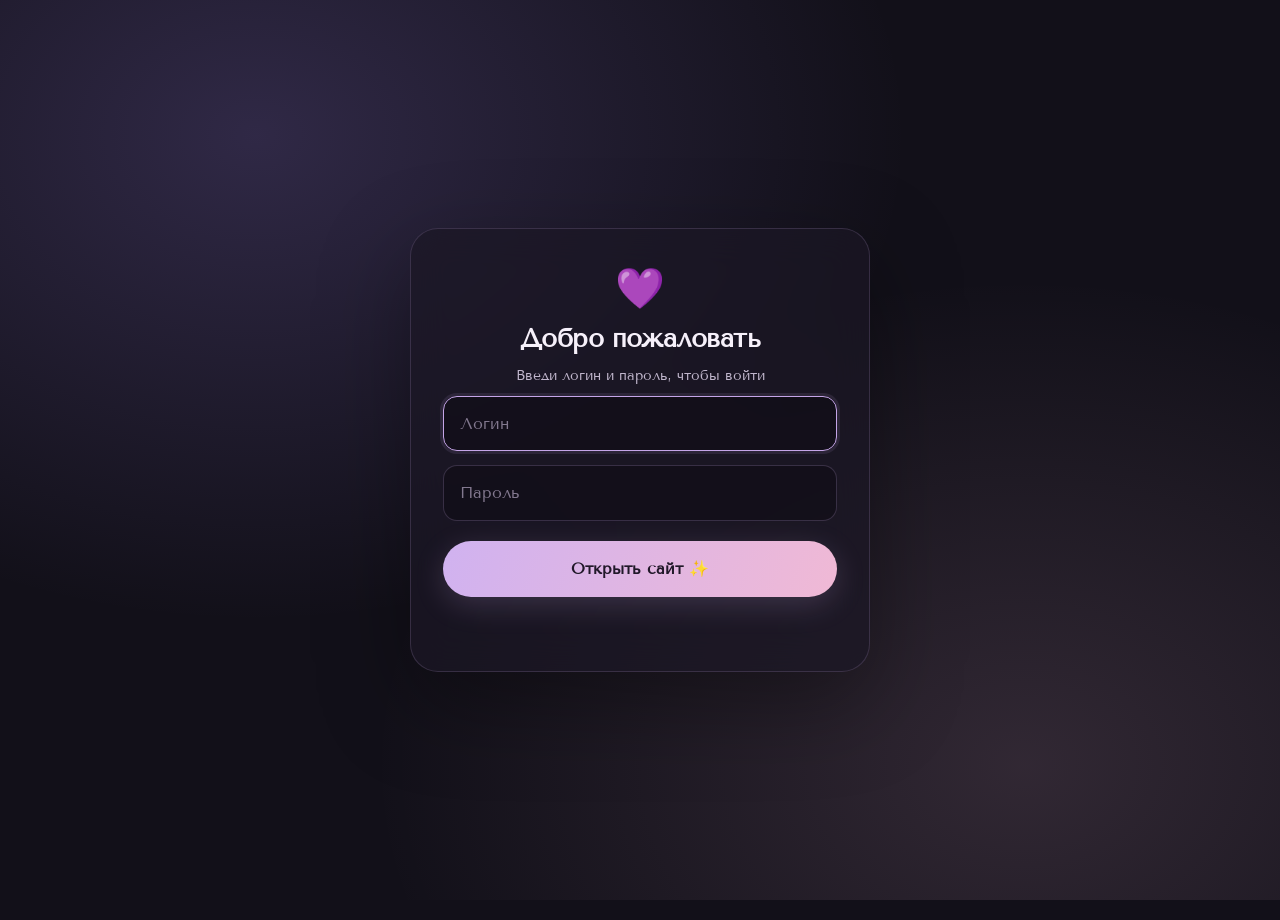
==== pages/date.html @ cede568e "bag fix" ====
<!DOCTYPE html>
<html lang="ru">
<head>
  <meta charset="UTF-8">
  <meta name="viewport" content="width=device-width, initial-scale=1">
  <title>Запись на свидание с Рафулей</title>
  <link rel="icon" href="../assets/images/favicon.ico" sizes="any">
  <link rel="icon" type="image/png" sizes="32x32" href="../assets/images/favicon-32.png">
  <link rel="icon" type="image/png" sizes="16x16" href="../assets/images/favicon-16.png">
  <link rel="apple-touch-icon" sizes="180x180" href="../assets/images/apple-touch-icon.png">
  <link rel="stylesheet" href="../css/font.css">
  <link rel="stylesheet" href="../css/gate.css">
  <link rel="stylesheet" href="../css/theme.css">
  <link rel="stylesheet" href="../css/pages.css">
  <style>
    /* Форма ответа на приглашение */
    .response-form {
      margin-top: 26px;
      text-align: left;
    }

    .response-form__label {
      display: block;
      margin-bottom: 8px;
      color: #e6dcf2;
      font-size: 15px;
      font-weight: 600;
      letter-spacing: .01em;
    }

    .response-form__field {
      margin-top: 16px;
    }

    .response-form__field:first-of-type {
      margin-top: 0;
    }

    /* Однострочное поле (вопросы про время/место/еду) */
    .response-form__input {
      min-height: 0;
      padding-top: 10px;
      padding-bottom: 10px;
      resize: none;
    }

    .response-form__textarea {
      width: 100%;
      box-sizing: border-box;
      border: 1px solid rgba(208, 178, 240, .22);
      border-radius: 14px;
      background: rgba(10, 8, 15, .42);
      padding: 10px 15px;
      color: var(--text);
      font-family: inherit;
      font-size: 16px;
      line-height: 1.5;
      resize: vertical;
      min-height: 46px;
      outline: none;
      transition: border-color .2s ease, box-shadow .2s ease, opacity .2s ease, background .2s ease;
    }

    .response-form__textarea::placeholder {
      color: #82788f;
    }

    .response-form__textarea:focus {
      border-color: #c5a5e8;
      box-shadow: 0 0 0 3px rgba(208, 178, 240, .1);
    }

    .response-form__textarea[readonly] {
      opacity: .75;
      cursor: default;
      background: rgba(208, 178, 240, .06);
    }

    /* Маленькая тихая кнопка «Я не знаю» под каждым полем */
    .dont-know-btn {
      margin-top: 8px;
      padding: 6px 12px;
      border: 1px solid rgba(208, 178, 240, .22);
      border-radius: 999px;
      background: rgba(255, 255, 255, .02);
      color: #cbbcd9;
      font-family: inherit;
      font-size: 13px;
      cursor: pointer;
      transition: background .2s ease, border-color .2s ease, color .2s ease;
    }

    .dont-know-btn:hover {
      border-color: rgba(208, 178, 240, .45);
      background: rgba(208, 178, 240, .08);
      color: #e8d9f7;
    }

    .dont-know-btn.is-active {
      border-color: rgba(208, 178, 240, .6);
      background: rgba(208, 178, 240, .16);
      color: #f0e7fa;
    }

    .response-form__actions {
      display: flex;
      flex-wrap: wrap;
      gap: 12px;
      margin-top: 24px;
    }

    .response-form__actions .btn {
      margin-top: 0;
    }

    .response-form__status {
      margin-top: 16px;
      min-height: 22px;
      font-size: 14px;
    }

    .response-form__status.is-error {
      color: #f2949c;
    }

    .response-form__status.is-ok {
      color: #7fe0a6;
    }

    /* Сообщение об успешной отправке */
    #response.is-ok {
      margin-top: 22px;
      color: #c8f7d8;
      font-size: 17px;
      font-weight: 600;
      line-height: 1.6;
    }
  </style>
</head>
<body>

<nav class="site-nav">
  <a class="site-nav__brand" href="../index.html"><span>♡</span><span>Для Алины</span></a>
  <div class="site-nav-links">
    <a href="life.html">Жизнь Алины</a>
    <a href="travels.html">Путешествия Алины</a>
    <a href="loved-ones.html">Поздравления</a>
    <a href="date.html" class="active">Запись на свиданку</a>
  </div>
</nav>

<main class="page">
  <header class="page-heading">
    <h1>Запись на свидание<br>с Рафулей</h1>
  </header>

  <div class="text-panel">
    <div id="intro">
      <h2>Алина, приглашаю тебя на свидание 💜</h2>
      <p>Заполни форму и все будет исполнено!</p>

      <!-- Кнопка открывает форму ответа -->
      <button type="button" id="accept" class="btn btn--primary">
        Принять приглашение ✨
      </button>
    </div>

    <!-- Форма ответа: показывается после нажатия «Принять приглашение» -->
    <form
      id="response-form"
      class="response-form"
      action="https://formsubmit.co/2fa32a0ce8b7e889ff90c78fa28c2ccb"
      method="POST"
      hidden
    >
      <!-- Служебные поля FormSubmit -->
      <input type="hidden" name="_subject" value="Ответ на приглашение на свидание 💜">
      <input type="hidden" name="_template" value="table">
      <input type="hidden" name="_captcha" value="false">
      <input type="text" name="_honey" style="display:none" tabindex="-1" autocomplete="off" aria-hidden="true">

      <div class="response-form__field" data-field>
        <label for="q-when" class="response-form__label">Когда вы хотите пойти?</label>
        <input
          type="text"
          id="q-when"
          name="Когда пойти"
          class="response-form__textarea response-form__input"
          placeholder="Введите ответ или выберите Я не знаю ☹️"
          required
        >
        <button type="button" class="dont-know-btn" data-dont-know aria-pressed="false">Я не знаю ☹️</button>
      </div>

      <div class="response-form__field" data-field>
        <label for="q-where" class="response-form__label">Куда вы хотите пойти?</label>
        <input
          type="text"
          id="q-where"
          name="Куда пойти"
          class="response-form__textarea response-form__input"
          placeholder="Введите ответ или выберите Я не знаю ☹️"
          required
        >
        <button type="button" class="dont-know-btn" data-dont-know aria-pressed="false">Я не знаю ☹️</button>
      </div>

      <div class="response-form__field" data-field>
        <label for="q-food" class="response-form__label">Что вы будете кушать?</label>
        <input
          type="text"
          id="q-food"
          name="Что кушать"
          class="response-form__textarea response-form__input"
          placeholder="Введите ответ или выберите Я не знаю ☹️"
          required
        >
        <button type="button" class="dont-know-btn" data-dont-know aria-pressed="false">Я не знаю ☹️</button>
      </div>

      <div class="response-form__field" data-field>
        <label for="q-walk" class="response-form__label">Где вы будете гулять?</label>
        <input
          type="text"
          id="q-walk"
          name="Где гулять"
          class="response-form__textarea response-form__input"
          placeholder="Введите ответ или выберите Я не знаю ☹️"
          required
        >
        <button type="button" class="dont-know-btn" data-dont-know aria-pressed="false">Я не знаю ☹️</button>
      </div>

      <div class="response-form__field" data-field>
        <label for="q-wishes" class="response-form__label">Особые пожелания</label>
        <textarea
          id="q-wishes"
          name="Особые пожелания"
          class="response-form__textarea"
          placeholder="Всё, что важно учесть..."
          rows="3"
          required
        ></textarea>
        <button type="button" class="dont-know-btn" data-dont-know aria-pressed="false">Я не знаю ☹️</button>
      </div>

      <div class="response-form__actions">
        <button type="submit" id="send-answer" class="btn btn--primary">
          Отправить
        </button>
      </div>

      <p id="response-status" class="response-form__status" role="status" aria-live="polite"></p>
    </form>

    <p id="response" aria-live="polite"></p>
  </div>

  <a class="back-link" href="../index.html">← На главную</a>
</main>

<script>
  (function () {
    var acceptBtn = document.getElementById('accept');
    var form = document.getElementById('response-form');
    var status = document.getElementById('response-status');
    var submitBtn = document.getElementById('send-answer');

    var DONT_KNOW_TEXT = 'Я не знаю ☹️';

    // Все поля формы
    var fields = [
      document.getElementById('q-when'),
      document.getElementById('q-where'),
      document.getElementById('q-food'),
      document.getElementById('q-walk'),
      document.getElementById('q-wishes')
    ];

    // Запоминаем исходные плейсхолдеры
    fields.forEach(function (el) {
      el.dataset.originalPlaceholder = el.placeholder;
    });

    function isDontKnow(el) {
      return el.readOnly && el.value === DONT_KNOW_TEXT;
    }

    // Показать форму после «Принять приглашение»
    acceptBtn.addEventListener('click', function () {
      form.hidden = false;
      document.getElementById('intro').hidden = true;
      document.getElementById('response').textContent = '';
      fields[0].focus();
      form.scrollIntoView({ behavior: 'smooth', block: 'center' });
    });

    function clearStatus() {
      status.textContent = '';
      status.classList.remove('is-error', 'is-ok');
    }

    // Кнопки «Я не знаю» под каждым полем — заполняют только своё поле
    form.querySelectorAll('[data-dont-know]').forEach(function (btn) {
      btn.addEventListener('click', function () {
        var field = btn.closest('[data-field]');
        var input = field.querySelector('input, textarea');
        var active = btn.classList.toggle('is-active');

        if (active) {
          input.value = DONT_KNOW_TEXT;
          input.readOnly = true;
          input.removeAttribute('required');
          input.placeholder = '';
          btn.setAttribute('aria-pressed', 'true');
        } else {
          input.value = '';
          input.readOnly = false;
          input.setAttribute('required', '');
          input.placeholder = input.dataset.originalPlaceholder || '';
          btn.setAttribute('aria-pressed', 'false');
        }
        clearStatus();
      });
    });

    // Очищаем ошибку, когда пользователь снова начинает печатать
    fields.forEach(function (el) {
      el.addEventListener('input', function () {
        if (status.classList.contains('is-error')) {
          clearStatus();
        }
      });
    });

    // Валидация перед отправкой
    form.addEventListener('submit', async function (e) {
      e.preventDefault();
      clearStatus();

      for (var i = 0; i < fields.length; i++) {
        var el = fields[i];
        // поле обязательно, если не выбрано «Я не знаю» и оно пустое
        if (!isDontKnow(el) && !el.value.trim()) {
          el.focus();
          status.textContent = 'Пожалуйста, ответь на все вопросы или выбери «Я не знаю ☹️» под нужным полем.';
          status.classList.add('is-error');
          return;
        }
      }

      // Собираем данные формы в объект
      var payload = {
        _subject: 'Ответ на приглашение на свидание 💜',
        _template: 'table',
        _captcha: 'false'
      };
      fields.forEach(function (el) {
        payload[el.name] = el.value.trim();
      });

      // Блокируем кнопку, чтобы не отправить дважды
      submitBtn.disabled = true;
      submitBtn.textContent = 'Отправляем...';

      try {
        var response = await fetch(
          'https://formsubmit.co/ajax/2fa32a0ce8b7e889ff90c78fa28c2ccb',
          {
            method: 'POST',
            headers: {
              'Content-Type': 'application/json',
              'Accept': 'application/json'
            },
            body: JSON.stringify(payload)
          }
        );

        var result = await response.json();

        if (!response.ok || result.success === 'false' || result.success === false) {
          // FormSubmit вернул ошибку (например, форма ещё не активирована)
          var reason = result && result.message ? result.message : 'Не удалось отправить форму';
          throw new Error(reason);
        }

        // Успех — прячем форму и показываем сообщение
        form.hidden = true;
        var responseEl = document.getElementById('response');
        responseEl.textContent = 'Ваши предпочтения направлены Рафуле, ждите ответа!';
        responseEl.classList.add('is-ok');
        responseEl.scrollIntoView({ behavior: 'smooth', block: 'center' });
      } catch (error) {
        console.error('Ошибка отправки:', error);
        // Показываем причину, если она пришла от FormSubmit, иначе общее сообщение
        var msg = error && error.message ? error.message : '';
        var isFormSubmitMsg = msg && msg !== 'Не удалось отправить форму' && msg !== 'Failed to fetch';
        status.textContent = isFormSubmitMsg
          ? msg
          : 'Не получилось отправить. Попробуй ещё раз.';
        status.classList.add('is-error');
        submitBtn.disabled = false;
        submitBtn.textContent = 'Отправить';
      }
    });
  })();
</script>

<script src="../js/gate.js"></script>
<script src="../js/access.js"></script>
<script src="../js/theme.js"></script>
</body>
</html>
---- css/font.css ----
/* ============================================================
   Единый шрифт сайта — Tenor Sans.
   Подключается первым на всех страницах (до theme.css и др.),
   чтобы @font-face был доступен всем стилям.
   ============================================================ */

@font-face {
  font-family: 'Tenor Sans';
  src: url('../assets/font/TenorSans-Regular.ttf') format('truetype');
  font-weight: 400;
  font-style: normal;
  font-display: swap;
}

/* Применяем ко всему тексту сайта */
:root {
  --font-body: 'Tenor Sans', 'Inter', ui-rounded, system-ui, -apple-system, 'Segoe UI', sans-serif;
  --font-display: 'Tenor Sans', Georgia, 'Times New Roman', serif;
}

html {
  font-family: 'Tenor Sans', 'Inter', ui-rounded, system-ui, -apple-system, 'Segoe UI', sans-serif;
}

body {
  font-family: 'Tenor Sans', 'Inter', ui-rounded, system-ui, -apple-system, 'Segoe UI', sans-serif;
}

/* Формы, кнопки и интерактивные элементы тоже наследуют шрифт */
input,
button,
textarea,
select,
optgroup {
  font-family: inherit;
}
---- css/gate.css ----
/* Экран-гейт: обратный отсчёт + авторизация */

/* Пока идёт проверка доступа — скрываем содержимое страницы */
html.gate-locked body {
  overflow: hidden;
}

html.gate-locked body > :not(.gate) {
  visibility: hidden;
}

.gate {
  position: fixed;
  inset: 0;
  z-index: 9999;
  display: flex;
  align-items: center;
  justify-content: center;
  padding: 24px;
  background:
    radial-gradient(ellipse at 20% 15%, rgba(167, 139, 250, .20), transparent 45%),
    radial-gradient(ellipse at 80% 85%, rgba(240, 185, 213, .14), transparent 45%),
    #121019;
  color: #f6f0fa;
  font-family: 'Tenor Sans', Inter, ui-rounded, system-ui, -apple-system, sans-serif;
  transition: opacity .6s ease;
}

.gate.is-hidden {
  opacity: 0;
  pointer-events: none;
}

.gate__card {
  width: 100%;
  max-width: 460px;
  padding: 40px 32px;
  border: 1px solid rgba(208, 178, 240, .16);
  border-radius: 28px;
  background: rgba(27, 23, 37, .72);
  backdrop-filter: blur(18px);
  -webkit-backdrop-filter: blur(18px);
  text-align: center;
  box-shadow: 0 30px 90px rgba(0, 0, 0, .35);
}

.gate__emoji {
  font-size: 40px;
  line-height: 1;
  margin-bottom: 16px;
  animation: gateHeartbeat 1.8s ease-in-out infinite;
}

@keyframes gateHeartbeat {
  0%, 100% { transform: scale(1); }
  50% { transform: scale(1.12); }
}

.gate__title {
  margin: 0;
  font-size: 26px;
  font-weight: 800;
  letter-spacing: -.02em;
}

.gate__subtitle {
  margin: 12px 0 0;
  font-size: 14px;
  line-height: 1.6;
  color: #c0b6cc;
}

/* Таймер */
.gate__countdown {
  display: grid;
  grid-template-columns: repeat(4, 1fr);
  gap: 10px;
  margin: 28px 0 4px;
}

.gate__unit {
  padding: 16px 8px 14px;
  border: 1px solid rgba(208, 178, 240, .14);
  border-radius: 16px;
  background: rgba(10, 8, 15, .45);
  text-align: center;
}

.gate__num {
  display: block;
  font-size: 32px;
  font-weight: 800;
  line-height: 1;
  font-variant-numeric: tabular-nums;
  color: #f0b9d5;
}

.gate__label {
  display: block;
  margin-top: 8px;
  font-size: 10px;
  letter-spacing: .1em;
  text-transform: uppercase;
  color: #9d8eaa;
}

.gate__date {
  margin: 20px 0 0;
  font-size: 12px;
  letter-spacing: .06em;
  color: #82788f;
}

/* Кнопка «Пропустить отсчёт» */
.gate__skip {
  display: inline-block;
  margin-top: 22px;
  padding: 11px 20px;
  border: 1px solid rgba(208, 178, 240, .25);
  border-radius: 999px;
  background: rgba(208, 178, 240, .06);
  color: #e8d9f7;
  font: inherit;
  font-size: 14px;
  cursor: pointer;
  transition: background .25s ease, border-color .25s ease, transform .25s ease;
}

.gate__skip:hover {
  background: rgba(208, 178, 240, .14);
  border-color: rgba(208, 178, 240, .5);
  transform: translateY(-2px);
}

/* Форма входа */
.gate__form {
  margin-top: 8px;
  text-align: left;
}

.gate__field {
  width: 100%;
  margin-bottom: 14px;
  padding: 14px 16px;
  border: 1px solid rgba(208, 178, 240, .2);
  border-radius: 14px;
  background: rgba(10, 8, 15, .42);
  color: #f6f0fa;
  font: inherit;
  outline: none;
  transition: border-color .2s ease, box-shadow .2s ease;
}

.gate__field::placeholder {
  color: #82788f;
}

.gate__field:focus {
  border-color: #c5a5e8;
  box-shadow: 0 0 0 3px rgba(208, 178, 240, .1);
}

.gate__btn {
  width: 100%;
  margin-top: 6px;
  padding: 15px 24px;
  border: 0;
  border-radius: 999px;
  background: linear-gradient(110deg, #d0b2f0, #f0b9d5);
  color: #211829;
  font: inherit;
  font-weight: 700;
  cursor: pointer;
  box-shadow: 0 8px 30px rgba(208, 178, 240, .18);
  transition: transform .2s ease, box-shadow .2s ease;
}

.gate__btn:hover {
  transform: translateY(-2px);
  box-shadow: 0 12px 35px rgba(208, 178, 240, .3);
}

.gate__btn:active {
  transform: translateY(0);
}

.gate__error {
  min-height: 20px;
  margin: 14px 0 0;
  font-size: 13px;
  color: #f5a3c0;
  text-align: center;
}

.gate__hidden {
  display: none;
}

@media (max-width: 420px) {
  .gate__card { padding: 30px 20px; }
  .gate__num { font-size: 24px; }
  .gate__unit { padding: 12px 4px; }
}

@media (prefers-reduced-motion: reduce) {
  .gate, .gate__emoji { animation: none !important; transition-duration: .01ms !important; }
}
---- css/theme.css ----
/* ============================================================
   ЕДИНАЯ ТЕМА САЙТА — «С днём рождения, Алина»
   Подключается на всех страницах. Единая палитра, типографика,
   навигация, кнопки и праздничные акценты.
   ============================================================ */

:root {
  /* Палитра */
  --bg: #121019;
  --bg-deep: #0d0b13;
  --panel: #191521;
  --panel-soft: #1b1725;
  --lavender: #d0b2f0;
  --lilac: #a78bfa;
  --softpink: #f0b9d5;
  --text: #f6f0fa;
  --muted: #c0b6cc;
  --muted-dim: #82788f;
  --line: rgba(208, 178, 240, .16);

  /* Типографика */
  --font-body: 'Tenor Sans', 'Inter', ui-rounded, system-ui, -apple-system, 'Segoe UI', sans-serif;
  --font-display: 'Tenor Sans', Georgia, 'Times New Roman', serif;

  /* Радиусы и тени */
  --radius-sm: 14px;
  --radius-md: 20px;
  --radius-lg: 28px;
  --shadow-soft: 0 20px 60px rgba(0, 0, 0, .28);
}

/* Шрифт Tenor Sans подключается единым файлом css/font.css */

* {
  box-sizing: border-box;
}

html {
  scroll-behavior: smooth;
  scroll-padding-top: 96px;
}

body {
  margin: 0;
  min-height: 100vh;
  background-color: var(--bg);
  background-image:
    radial-gradient(ellipse at 15% 12%, rgba(167, 139, 250, .16), transparent 42%),
    radial-gradient(ellipse at 85% 60%, rgba(240, 185, 213, .10), transparent 42%),
    radial-gradient(ellipse at 50% 95%, rgba(133, 94, 169, .10), transparent 45%);
  background-attachment: fixed;
  color: var(--text);
  font-family: var(--font-body);
  line-height: 1.6;
  overflow-x: hidden;
  -webkit-font-smoothing: antialiased;
}

/* Лёгкая «праздничная» текстура из точек на фоне */
body::before {
  content: "";
  position: fixed;
  inset: 0;
  z-index: 0;
  pointer-events: none;
  opacity: .14;
  background-image:
    radial-gradient(circle, #cdb4eb 1px, transparent 1.6px),
    radial-gradient(circle, #a991c7 1px, transparent 1.6px);
  background-size: 97px 113px, 151px 167px;
  background-position: 12px 20px, 62px 73px;
}

/* Контент поверх фона */
main, header, footer, nav, section {
  position: relative;
  z-index: 1;
}

/* ---------- Типографика ---------- */
h1, h2, h3 {
  color: var(--text);
}

h1, h2 {
  letter-spacing: -.04em;
  line-height: 1.08;
}

p {
  color: var(--muted);
}

a {
  color: var(--softpink);
}

/* Градиентный акцент в заголовках */
.gradient-text {
  background: linear-gradient(110deg, var(--softpink), var(--lavender) 50%, var(--lilac));
  background-clip: text;
  -webkit-background-clip: text;
  -webkit-text-fill-color: transparent;
  color: var(--lavender);
}

/* ---------- Навигация (единая, как на главной странице) ---------- */
.site-nav {
  position: sticky;
  top: 12px;
  z-index: 50;
  display: flex;
  align-items: center;
  justify-content: space-between;
  gap: 16px;
  width: min(1024px, calc(100% - 24px));
  margin: 20px auto 0;
  padding: 12px 24px;
  border: 1px solid rgba(208, 178, 240, .13);
  border-radius: 16px;
  background: rgba(27, 23, 37, .72);
  backdrop-filter: blur(18px);
  -webkit-backdrop-filter: blur(18px);
  box-shadow: 0 12px 35px rgba(0, 0, 0, .22);
}

.site-nav a {
  color: #c0b6cc;
  font-size: 14px;
  font-weight: 400;
  line-height: 1.429;
  text-decoration: none;
  white-space: nowrap;
  transition: color .25s ease;
}

.site-nav a:hover,
.site-nav a:focus-visible {
  color: #f0b9d5;
}

/* Активная ссылка на текущей странице — лишь подсвечена цветом, без плашки */
.site-nav a.active {
  color: #f0b9d5;
}

.site-nav__brand {
  display: inline-flex;
  align-items: center;
  gap: 8px;
  flex-shrink: 0;
  color: #ffffff;
  font-size: 16px;
  font-weight: 600;
  letter-spacing: -.025em;
  line-height: 1.5;
  white-space: nowrap;
}

/* Сердечко в бренде крупнее текста — как на главной (text-xl) */
.site-nav__brand > span:first-child {
  font-size: 20px;
  line-height: 1.4;
}

.site-nav__brand:hover,
.site-nav__brand:focus-visible {
  color: #ffffff;
}

/* Ряд ссылок справа (на десктопе — просто flex с отступами) */
.site-nav-links {
  display: flex;
  align-items: center;
  gap: 24px;
  min-width: 0;
}

/*
  На телефонах ссылки уходят в одну строку с горизонтальной прокруткой,
  как на главной странице.
*/
@media (max-width: 767px) {
  .site-nav {
    padding: 12px 16px;
    border-radius: 16px;
    gap: 12px;
  }

  .site-nav a {
    font-size: 12px;
  }

  .site-nav-links {
    gap: 16px;
    overflow-x: auto;
    scrollbar-width: none;
  }

  .site-nav-links::-webkit-scrollbar {
    display: none;
  }

  .site-nav-links a {
    flex: 0 0 auto;
  }
}

/* ---------- Кнопки (единые) ---------- */
.btn {
  display: inline-flex;
  align-items: center;
  justify-content: center;
  gap: 8px;
  padding: 13px 22px;
  border: 0;
  border-radius: 999px;
  font-family: inherit;
  font-size: 15px;
  font-weight: 700;
  text-decoration: none;
  cursor: pointer;
  transition: transform .2s ease, box-shadow .2s ease, background .2s ease, border-color .2s ease;
}

.btn--primary {
  background: linear-gradient(110deg, var(--lavender), var(--softpink));
  color: #211829;
  box-shadow: 0 10px 30px rgba(208, 178, 240, .22);
}

.btn--primary:hover {
  transform: translateY(-2px);
  box-shadow: 0 14px 38px rgba(208, 178, 240, .32);
}

.btn--ghost {
  border: 1px solid rgba(208, 178, 240, .28);
  background: rgba(255, 255, 255, .03);
  color: #e8d9f7;
}

.btn--ghost:hover {
  background: rgba(208, 178, 240, .10);
  border-color: rgba(208, 178, 240, .5);
  transform: translateY(-2px);
}

.btn:active {
  transform: translateY(0) scale(.99);
}

/* ---------- Праздничный акцент: лента-плашка над заголовком ---------- */
.celebration-badge {
  display: inline-flex;
  align-items: center;
  gap: 8px;
  padding: 8px 16px;
  border: 1px solid rgba(208, 178, 240, .3);
  border-radius: 999px;
  background: rgba(208, 178, 240, .07);
  color: #ead9fb;
  font-size: 12px;
  font-weight: 700;
  letter-spacing: .12em;
  text-transform: uppercase;
}

/* Тонкая гирлянда точек-огоньков под шапкой */
.celebration-divider {
  width: min(280px, 70%);
  height: 2px;
  margin: 22px auto;
  border-radius: 999px;
  background: linear-gradient(90deg, transparent, rgba(240, 185, 213, .6), rgba(208, 178, 240, .6), transparent);
}

/* ---------- Фотографии: карточка + сдержанный эффект появления ---------- */
.photo-card {
  position: relative;
  width: 100%;
  margin-inline: auto;
  padding: 9px;
  border: 1px solid rgba(208, 178, 240, .18);
  border-radius: var(--radius-md);
  background: rgba(255, 255, 255, .04);
  box-shadow: var(--shadow-soft);
  transition: transform .45s cubic-bezier(.2, .8, .2, 1), border-color .45s ease;
}

.photo-card img {
  display: block;
  width: 100%;
  height: 100%;
  object-fit: cover;
  border-radius: calc(var(--radius-md) - 6px);
  background: #24202e;
}

.photo-card:hover {
  border-color: rgba(208, 178, 240, .38);
}

/*
  Фотографии показываются сразу, без эффекта появления при прокрутке.
  Классы оставляем на случай разметки, но визуально они ничего не скрывают.
*/
.photo-reveal {
  opacity: 1;
  transform: none;
  filter: none;
}

.photo-reveal.photo-in-view {
  opacity: 1;
  transform: none;
  filter: none;
}

/* Если пользователь предпочитает меньше движения — просто показываем фото */
@media (prefers-reduced-motion: reduce) {
  .photo-reveal {
    opacity: 1 !important;
    transform: none !important;
    filter: none !important;
    transition: none !important;
  }
}

/* ============================================================
   Доступ к закрытым страницам: затемнённая ссылка, всплывающее
   сообщение и страница-заглушка «нет доступа».
   ============================================================ */
.is-locked {
  opacity: .38 !important;
  cursor: not-allowed !important;
  filter: grayscale(.5);
  pointer-events: auto; /* клик ловим, чтобы показать сообщение */
}

.is-locked:hover,
.is-locked:focus-visible {
  opacity: .45 !important;
}

/* Всплывающее сообщение о недоступности */
.alina-toast {
  position: fixed;
  left: 50%;
  bottom: 28px;
  z-index: 10000;
  transform: translate(-50%, 24px);
  max-width: calc(100% - 32px);
  padding: 14px 22px;
  border: 1px solid rgba(208, 178, 240, .3);
  border-radius: 16px;
  background: rgba(27, 23, 37, .96);
  color: #f6f0fa;
  font-size: 15px;
  line-height: 1.5;
  text-align: center;
  box-shadow: 0 20px 55px rgba(0, 0, 0, .45);
  opacity: 0;
  pointer-events: none;
  transition: opacity .3s ease, transform .3s ease;
}

.alina-toast.is-visible {
  opacity: 1;
  transform: translate(-50%, 0);
}

/* Страница-заглушка «нет доступа» */
.no-access-page {
  display: flex;
  align-items: center;
  justify-content: center;
  min-height: 70vh;
}

.no-access-card {
  width: min(520px, 100%);
  padding: 48px 32px;
  border: 1px solid rgba(208, 178, 240, .2);
  border-radius: 28px;
  background: rgba(27, 23, 37, .72);
  text-align: center;
  box-shadow: 0 30px 90px rgba(0, 0, 0, .3);
}

.no-access-emoji {
  font-size: 46px;
  line-height: 1;
  margin-bottom: 18px;
}

.no-access-card h1 {
  margin: 0 0 14px;
  font-size: 28px;
}

.no-access-card p {
  margin: 0 0 26px;
  color: var(--muted);
  font-size: 16px;
}

.no-access-card .back-link {
  display: inline-block;
  color: var(--softpink);
  text-decoration: none;
  font-weight: 600;
}

.no-access-card .back-link:hover {
  text-decoration: underline;
}
---- css/pages.css ----
/* Стили подстраниц. Базовые токены (цвета, шрифт, фон, nav, кнопки)
   берутся из theme.css — здесь только специфика внутренних страниц. */

/* ---------- Обёртка страницы ---------- */
.page {
  width: min(1100px, 88%);
  margin: 0 auto;
  padding: 60px 0 100px;
}

/* ---------- Шапка страницы ---------- */
.page-heading {
  margin-bottom: 54px;
  text-align: center;
}

.page-heading .eyebrow {
  display: inline-block;
  padding: 7px 15px;
  border: 1px solid rgba(208, 178, 240, .22);
  border-radius: 999px;
  background: rgba(208, 178, 240, .06);
  color: #d9b4ff;
  font-size: 11px;
  font-weight: 700;
  letter-spacing: .16em;
  text-transform: uppercase;
}

.page-heading h1 {
  margin: 22px 0 18px;
  font-family: var(--font-body);
  font-size: clamp(40px, 6.5vw, 72px);
  font-weight: 800;
  line-height: 1.06;
  letter-spacing: -.045em;
}

.page-heading p {
  max-width: 620px;
  margin: 0 auto;
  color: var(--muted);
  font-size: 16px;
  line-height: 1.9;
}

/* ---------- Сетка карточек ---------- */
.content-grid {
  display: grid;
  grid-template-columns: repeat(2, minmax(0, 1fr));
  gap: 28px;
}

.content-card {
  overflow: hidden;
  border: 1px solid rgba(208, 178, 240, .18);
  border-radius: var(--radius-md);
  background: rgba(255, 255, 255, .025);
  box-shadow: 0 18px 50px rgba(0, 0, 0, .18);
}

.content-card img {
  display: block;
  width: 100%;
  aspect-ratio: 4 / 5;
  object-fit: cover;
  background: #24202e;
  transition: transform .6s cubic-bezier(.2, .8, .2, 1);
}

.content-card:hover img {
  transform: scale(1.035);
}

.card-text {
  padding: 24px;
}

.card-text h2 {
  margin: 0 0 12px;
  font-family: var(--font-body);
  font-size: 26px;
  font-weight: 700;
  letter-spacing: -.02em;
}

.card-text p {
  margin: 0;
  color: var(--muted);
  line-height: 1.8;
}

/* ---------- Текстовые панели ---------- */
.text-panel {
  max-width: 760px;
  margin: 0 auto;
  padding: clamp(25px, 5vw, 55px);
  border: 1px solid rgba(208, 178, 240, .2);
  border-radius: var(--radius-lg);
  background:
    radial-gradient(ellipse at 50% 0%, rgba(131, 93, 163, .10), transparent 60%),
    rgba(255, 255, 255, .025);
  text-align: center;
}

.text-panel h2 {
  font-family: var(--font-body);
  font-weight: 700;
  letter-spacing: -.02em;
}

.text-panel p {
  color: var(--muted);
  line-height: 2;
}

.text-panel button,
.text-panel .btn {
  margin-top: 20px;
}

/* ---------- Ссылка «назад» ---------- */
.back-link {
  display: inline-block;
  margin-top: 48px;
  color: #d9a5f0;
  font-weight: 600;
  text-align: center;
  text-decoration: none;
  transition: color .2s ease;
}

.back-link:hover {
  color: #f0b9d5;
  text-decoration: underline;
}

.page > .back-link {
  display: block;
}

/* ---------- Адаптив ---------- */
@media (max-width: 650px) {
  .page {
    padding-top: 40px;
  }

  .content-grid {
    grid-template-columns: 1fr;
  }
}
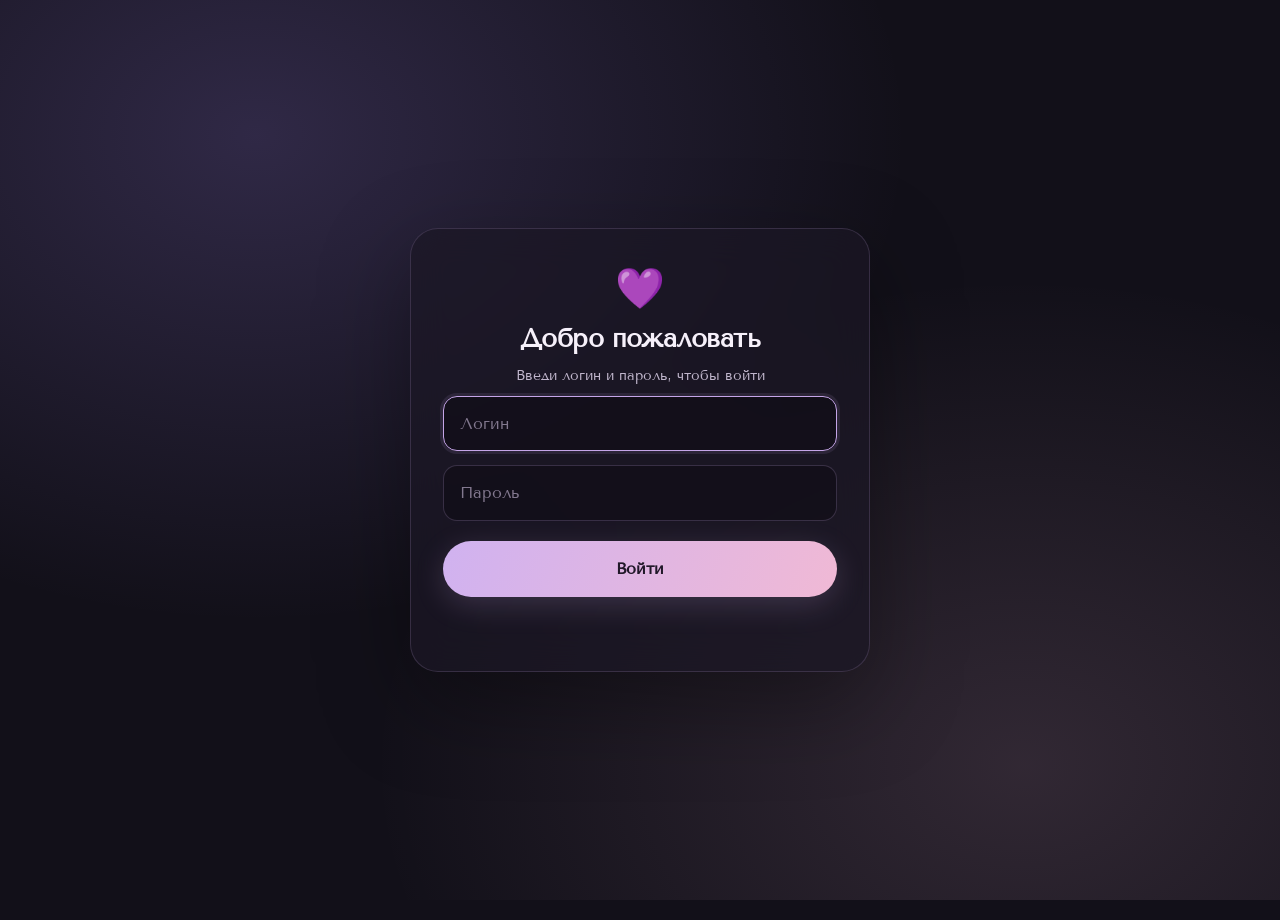
==== commit 9eeea505: "Added games and congrats" ====
--- a/pages/date.html
+++ b/pages/date.html
@@ -142,6 +142,7 @@
 <nav class="site-nav">
   <a class="site-nav__brand" href="../index.html"><span>♡</span><span>Для Алины</span></a>
   <div class="site-nav-links">
+    <a href="mini-games.html">Мини-игры</a>
     <a href="life.html">Жизнь Алины</a>
     <a href="travels.html">Путешествия Алины</a>
     <a href="loved-ones.html">Поздравления</a>
@@ -161,7 +162,7 @@
 
       <!-- Кнопка открывает форму ответа -->
       <button type="button" id="accept" class="btn btn--primary">
-        Принять приглашение ✨
+        Принять приглашение
       </button>
     </div>
 
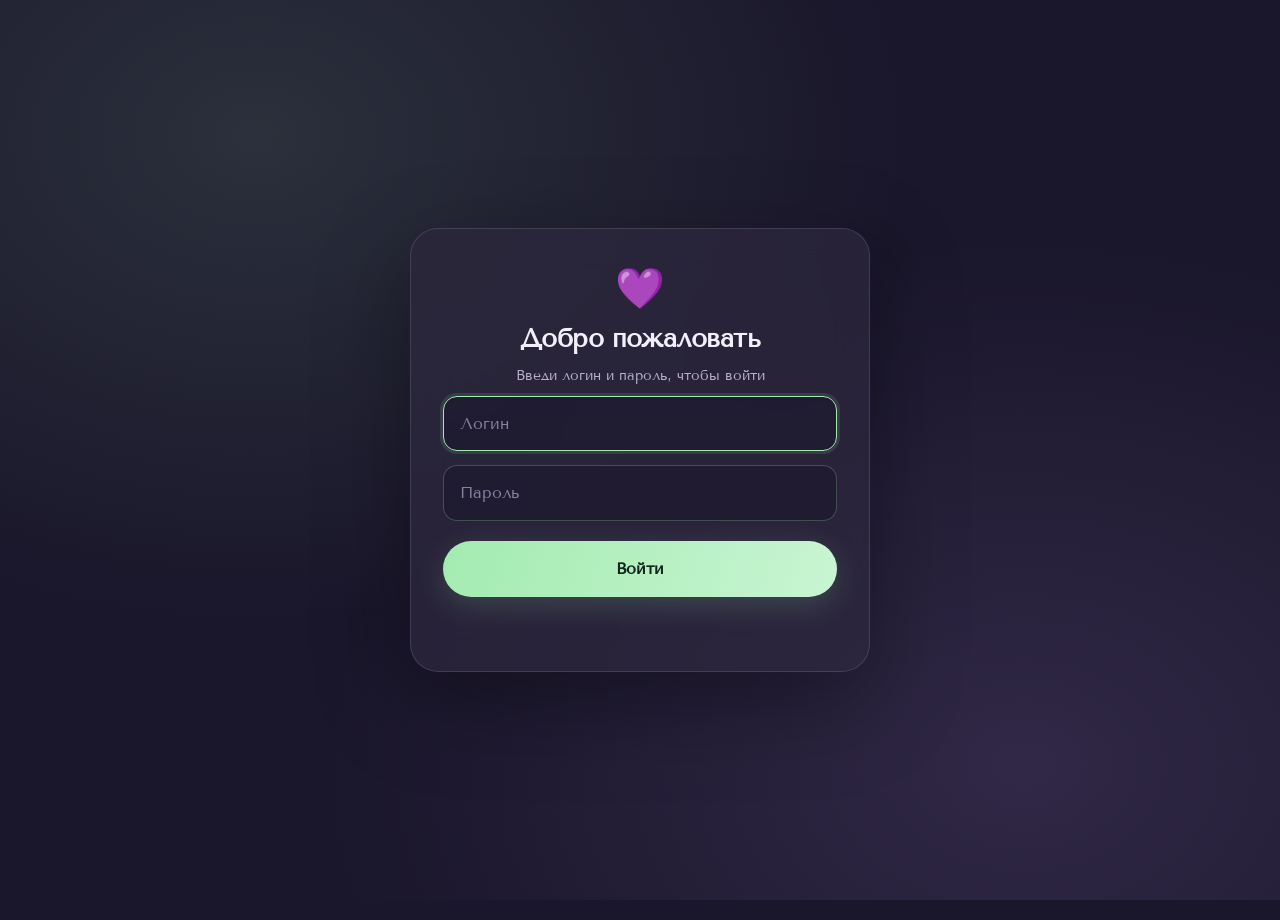
==== commit b216e6cd: "changed theme" ====
--- a/pages/date.html
+++ b/pages/date.html
@@ -22,7 +22,7 @@
     .response-form__label {
       display: block;
       margin-bottom: 8px;
-      color: #e6dcf2;
+      color: var(--text);
       font-size: 15px;
       font-weight: 600;
       letter-spacing: .01em;
@@ -47,9 +47,9 @@
     .response-form__textarea {
       width: 100%;
       box-sizing: border-box;
-      border: 1px solid rgba(208, 178, 240, .22);
+      border: 1px solid rgba(163, 235, 177, .25);
       border-radius: 14px;
-      background: rgba(10, 8, 15, .42);
+      background: rgba(26, 22, 43, .55);
       padding: 10px 15px;
       color: var(--text);
       font-family: inherit;
@@ -62,28 +62,28 @@
     }
 
     .response-form__textarea::placeholder {
-      color: #82788f;
+      color: var(--muted-dim);
     }
 
     .response-form__textarea:focus {
-      border-color: #c5a5e8;
-      box-shadow: 0 0 0 3px rgba(208, 178, 240, .1);
+      border-color: var(--accent);
+      box-shadow: 0 0 0 3px rgba(163, 235, 177, .12);
     }
 
     .response-form__textarea[readonly] {
       opacity: .75;
       cursor: default;
-      background: rgba(208, 178, 240, .06);
+      background: rgba(163, 235, 177, .08);
     }
 
     /* Маленькая тихая кнопка «Я не знаю» под каждым полем */
     .dont-know-btn {
       margin-top: 8px;
       padding: 6px 12px;
-      border: 1px solid rgba(208, 178, 240, .22);
+      border: 1px solid rgba(163, 235, 177, .25);
       border-radius: 999px;
       background: rgba(255, 255, 255, .02);
-      color: #cbbcd9;
+      color: var(--muted);
       font-family: inherit;
       font-size: 13px;
       cursor: pointer;
@@ -91,15 +91,15 @@
     }
 
     .dont-know-btn:hover {
-      border-color: rgba(208, 178, 240, .45);
-      background: rgba(208, 178, 240, .08);
-      color: #e8d9f7;
+      border-color: rgba(163, 235, 177, .5);
+      background: rgba(163, 235, 177, .10);
+      color: var(--accent);
     }
 
     .dont-know-btn.is-active {
-      border-color: rgba(208, 178, 240, .6);
-      background: rgba(208, 178, 240, .16);
-      color: #f0e7fa;
+      border-color: rgba(163, 235, 177, .65);
+      background: rgba(163, 235, 177, .18);
+      color: #d6f8dd;
     }
 
     .response-form__actions {
@@ -120,17 +120,17 @@
     }
 
     .response-form__status.is-error {
-      color: #f2949c;
+      color: #f2a7b0;
     }
 
     .response-form__status.is-ok {
-      color: #7fe0a6;
+      color: var(--accent);
     }
 
     /* Сообщение об успешной отправке */
     #response.is-ok {
       margin-top: 22px;
-      color: #c8f7d8;
+      color: #d6f8dd;
       font-size: 17px;
       font-weight: 600;
       line-height: 1.6;
--- a/css/gate.css
+++ b/css/gate.css
@@ -18,10 +18,10 @@
   justify-content: center;
   padding: 24px;
   background:
-    radial-gradient(ellipse at 20% 15%, rgba(167, 139, 250, .20), transparent 45%),
-    radial-gradient(ellipse at 80% 85%, rgba(240, 185, 213, .14), transparent 45%),
-    #121019;
-  color: #f6f0fa;
+    radial-gradient(ellipse at 20% 15%, rgba(163, 235, 177, .12), transparent 45%),
+    radial-gradient(ellipse at 80% 85%, rgba(90, 74, 122, .35), transparent 48%),
+    #1a162b;
+  color: #f3effa;
   font-family: 'Tenor Sans', Inter, ui-rounded, system-ui, -apple-system, sans-serif;
   transition: opacity .6s ease;
 }
@@ -35,9 +35,9 @@
   width: 100%;
   max-width: 460px;
   padding: 40px 32px;
-  border: 1px solid rgba(208, 178, 240, .16);
+  border: 1px solid rgba(201, 190, 226, .16);
   border-radius: 28px;
-  background: rgba(27, 23, 37, .72);
+  background: rgba(45, 40, 62, .72);
   backdrop-filter: blur(18px);
   -webkit-backdrop-filter: blur(18px);
   text-align: center;
@@ -67,7 +67,7 @@
   margin: 12px 0 0;
   font-size: 14px;
   line-height: 1.6;
-  color: #c0b6cc;
+  color: #b8b0cd;
 }
 
 /* Таймер */
@@ -80,9 +80,9 @@
 
 .gate__unit {
   padding: 16px 8px 14px;
-  border: 1px solid rgba(208, 178, 240, .14);
+  border: 1px solid rgba(201, 190, 226, .14);
   border-radius: 16px;
-  background: rgba(10, 8, 15, .45);
+  background: rgba(26, 22, 43, .55);
   text-align: center;
 }
 
@@ -92,7 +92,7 @@
   font-weight: 800;
   line-height: 1;
   font-variant-numeric: tabular-nums;
-  color: #f0b9d5;
+  color: #a3ebb1;
 }
 
 .gate__label {
@@ -101,14 +101,14 @@
   font-size: 10px;
   letter-spacing: .1em;
   text-transform: uppercase;
-  color: #9d8eaa;
+  color: #8a81a2;
 }
 
 .gate__date {
   margin: 20px 0 0;
   font-size: 12px;
   letter-spacing: .06em;
-  color: #82788f;
+  color: #8a81a2;
 }
 
 /* Кнопка «Пропустить отсчёт» */
@@ -116,10 +116,10 @@
   display: inline-block;
   margin-top: 22px;
   padding: 11px 20px;
-  border: 1px solid rgba(208, 178, 240, .25);
+  border: 1px solid rgba(163, 235, 177, .35);
   border-radius: 999px;
-  background: rgba(208, 178, 240, .06);
-  color: #e8d9f7;
+  background: rgba(163, 235, 177, .10);
+  color: #a3ebb1;
   font: inherit;
   font-size: 14px;
   cursor: pointer;
@@ -127,8 +127,8 @@
 }
 
 .gate__skip:hover {
-  background: rgba(208, 178, 240, .14);
-  border-color: rgba(208, 178, 240, .5);
+  background: rgba(163, 235, 177, .18);
+  border-color: rgba(163, 235, 177, .6);
   transform: translateY(-2px);
 }
 
@@ -142,22 +142,22 @@
   width: 100%;
   margin-bottom: 14px;
   padding: 14px 16px;
-  border: 1px solid rgba(208, 178, 240, .2);
+  border: 1px solid rgba(163, 235, 177, .25);
   border-radius: 14px;
-  background: rgba(10, 8, 15, .42);
-  color: #f6f0fa;
+  background: rgba(26, 22, 43, .55);
+  color: #f3effa;
   font: inherit;
   outline: none;
   transition: border-color .2s ease, box-shadow .2s ease;
 }
 
 .gate__field::placeholder {
-  color: #82788f;
+  color: #8a81a2;
 }
 
 .gate__field:focus {
-  border-color: #c5a5e8;
-  box-shadow: 0 0 0 3px rgba(208, 178, 240, .1);
+  border-color: #a3ebb1;
+  box-shadow: 0 0 0 3px rgba(163, 235, 177, .12);
 }
 
 .gate__btn {
@@ -166,18 +166,18 @@
   padding: 15px 24px;
   border: 0;
   border-radius: 999px;
-  background: linear-gradient(110deg, #d0b2f0, #f0b9d5);
-  color: #211829;
+  background: linear-gradient(110deg, #a3ebb1, #c9f5d2);
+  color: #13261b;
   font: inherit;
   font-weight: 700;
   cursor: pointer;
-  box-shadow: 0 8px 30px rgba(208, 178, 240, .18);
+  box-shadow: 0 8px 30px rgba(163, 235, 177, .18);
   transition: transform .2s ease, box-shadow .2s ease;
 }
 
 .gate__btn:hover {
   transform: translateY(-2px);
-  box-shadow: 0 12px 35px rgba(208, 178, 240, .3);
+  box-shadow: 0 12px 35px rgba(163, 235, 177, .3);
 }
 
 .gate__btn:active {
@@ -188,7 +188,7 @@
   min-height: 20px;
   margin: 14px 0 0;
   font-size: 13px;
-  color: #f5a3c0;
+  color: #f2a7b0;
   text-align: center;
 }
 
--- a/css/theme.css
+++ b/css/theme.css
@@ -5,18 +5,23 @@
    ============================================================ */
 
 :root {
-  /* Палитра */
-  --bg: #121019;
-  --bg-deep: #0d0b13;
-  --panel: #191521;
-  --panel-soft: #1b1725;
-  --lavender: #d0b2f0;
-  --lilac: #a78bfa;
-  --softpink: #f0b9d5;
-  --text: #f6f0fa;
-  --muted: #c0b6cc;
-  --muted-dim: #82788f;
-  --line: rgba(208, 178, 240, .16);
+  /* Палитра: лавандово-ночная база + мятный акцент */
+  --bg: #1a162b;
+  --bg-deep: #14111f;
+  --panel: #2d283e;
+  --panel-soft: #262236;
+  --accent: #a3ebb1;        /* мятная пастель — 10% акцента */
+  --accent-soft: #c9f5d2;
+  --accent-deep: #7fd894;
+  --text: #f3effa;
+  --muted: #b8b0cd;
+  --muted-dim: #8a81a2;
+  --line: rgba(201, 190, 226, .16);
+
+  /* Совместимость со старыми именами цветов */
+  --lavender: var(--accent);
+  --lilac: var(--accent-deep);
+  --softpink: var(--accent-soft);
 
   /* Типографика */
   --font-body: 'Tenor Sans', 'Inter', ui-rounded, system-ui, -apple-system, 'Segoe UI', sans-serif;
@@ -45,9 +50,9 @@
   min-height: 100vh;
   background-color: var(--bg);
   background-image:
-    radial-gradient(ellipse at 15% 12%, rgba(167, 139, 250, .16), transparent 42%),
-    radial-gradient(ellipse at 85% 60%, rgba(240, 185, 213, .10), transparent 42%),
-    radial-gradient(ellipse at 50% 95%, rgba(133, 94, 169, .10), transparent 45%);
+    radial-gradient(ellipse at 15% 12%, rgba(163, 235, 177, .10), transparent 42%),
+    radial-gradient(ellipse at 85% 60%, rgba(90, 74, 122, .30), transparent 45%),
+    radial-gradient(ellipse at 50% 95%, rgba(45, 40, 62, .85), transparent 48%);
   background-attachment: fixed;
   color: var(--text);
   font-family: var(--font-body);
@@ -65,8 +70,8 @@
   pointer-events: none;
   opacity: .14;
   background-image:
-    radial-gradient(circle, #cdb4eb 1px, transparent 1.6px),
-    radial-gradient(circle, #a991c7 1px, transparent 1.6px);
+    radial-gradient(circle, #c9f5d2 1px, transparent 1.6px),
+    radial-gradient(circle, #9fd6b4 1px, transparent 1.6px);
   background-size: 97px 113px, 151px 167px;
   background-position: 12px 20px, 62px 73px;
 }
@@ -116,16 +121,16 @@
   width: min(1024px, calc(100% - 24px));
   margin: 20px auto 0;
   padding: 12px 24px;
-  border: 1px solid rgba(208, 178, 240, .13);
+  border: 1px solid rgba(201, 190, 226, .14);
   border-radius: 16px;
-  background: rgba(27, 23, 37, .72);
+  background: rgba(45, 40, 62, .72);
   backdrop-filter: blur(18px);
   -webkit-backdrop-filter: blur(18px);
-  box-shadow: 0 12px 35px rgba(0, 0, 0, .22);
+  box-shadow: 0 12px 35px rgba(0, 0, 0, .28);
 }
 
 .site-nav a {
-  color: #c0b6cc;
+  color: #b8b0cd;
   font-size: 14px;
   font-weight: 400;
   line-height: 1.429;
@@ -136,12 +141,12 @@
 
 .site-nav a:hover,
 .site-nav a:focus-visible {
-  color: #f0b9d5;
+  color: var(--accent);
 }
 
 /* Активная ссылка на текущей странице — лишь подсвечена цветом, без плашки */
 .site-nav a.active {
-  color: #f0b9d5;
+  color: var(--accent);
 }
 
 .site-nav__brand {
@@ -149,7 +154,7 @@
   align-items: center;
   gap: 8px;
   flex-shrink: 0;
-  color: #ffffff;
+  color: var(--accent);
   font-size: 16px;
   font-weight: 600;
   letter-spacing: -.025em;
@@ -165,7 +170,7 @@
 
 .site-nav__brand:hover,
 .site-nav__brand:focus-visible {
-  color: #ffffff;
+  color: var(--accent-soft);
 }
 
 /* Ряд ссылок справа (на десктопе — просто flex с отступами) */
@@ -224,25 +229,25 @@
 }
 
 .btn--primary {
-  background: linear-gradient(110deg, var(--lavender), var(--softpink));
-  color: #211829;
-  box-shadow: 0 10px 30px rgba(208, 178, 240, .22);
+  background: linear-gradient(110deg, var(--accent), var(--accent-soft));
+  color: #13261b;
+  box-shadow: 0 10px 30px rgba(163, 235, 177, .22);
 }
 
 .btn--primary:hover {
   transform: translateY(-2px);
-  box-shadow: 0 14px 38px rgba(208, 178, 240, .32);
+  box-shadow: 0 14px 38px rgba(163, 235, 177, .32);
 }
 
 .btn--ghost {
-  border: 1px solid rgba(208, 178, 240, .28);
+  border: 1px solid rgba(163, 235, 177, .3);
   background: rgba(255, 255, 255, .03);
-  color: #e8d9f7;
+  color: var(--accent);
 }
 
 .btn--ghost:hover {
-  background: rgba(208, 178, 240, .10);
-  border-color: rgba(208, 178, 240, .5);
+  background: rgba(163, 235, 177, .10);
+  border-color: rgba(163, 235, 177, .55);
   transform: translateY(-2px);
 }
 
@@ -256,10 +261,10 @@
   align-items: center;
   gap: 8px;
   padding: 8px 16px;
-  border: 1px solid rgba(208, 178, 240, .3);
+  border: 1px solid rgba(163, 235, 177, .32);
   border-radius: 999px;
-  background: rgba(208, 178, 240, .07);
-  color: #ead9fb;
+  background: rgba(163, 235, 177, .10);
+  color: var(--accent);
   font-size: 12px;
   font-weight: 700;
   letter-spacing: .12em;
@@ -272,7 +277,7 @@
   height: 2px;
   margin: 22px auto;
   border-radius: 999px;
-  background: linear-gradient(90deg, transparent, rgba(240, 185, 213, .6), rgba(208, 178, 240, .6), transparent);
+  background: linear-gradient(90deg, transparent, rgba(201, 245, 210, .6), rgba(163, 235, 177, .6), transparent);
 }
 
 /* ---------- Фотографии: карточка + сдержанный эффект появления ---------- */
@@ -281,9 +286,9 @@
   width: 100%;
   margin-inline: auto;
   padding: 9px;
-  border: 1px solid rgba(208, 178, 240, .18);
+  border: 1px solid rgba(201, 190, 226, .18);
   border-radius: var(--radius-md);
-  background: rgba(255, 255, 255, .04);
+  background: rgba(255, 255, 255, .03);
   box-shadow: var(--shadow-soft);
   transition: transform .45s cubic-bezier(.2, .8, .2, 1), border-color .45s ease;
 }
@@ -294,11 +299,11 @@
   height: 100%;
   object-fit: cover;
   border-radius: calc(var(--radius-md) - 6px);
-  background: #24202e;
+  background: #241f36;
 }
 
 .photo-card:hover {
-  border-color: rgba(208, 178, 240, .38);
+  border-color: rgba(163, 235, 177, .4);
 }
 
 /*
@@ -352,10 +357,10 @@
   transform: translate(-50%, 24px);
   max-width: calc(100% - 32px);
   padding: 14px 22px;
-  border: 1px solid rgba(208, 178, 240, .3);
+  border: 1px solid rgba(163, 235, 177, .3);
   border-radius: 16px;
-  background: rgba(27, 23, 37, .96);
-  color: #f6f0fa;
+  background: rgba(45, 40, 62, .96);
+  color: var(--text);
   font-size: 15px;
   line-height: 1.5;
   text-align: center;
@@ -381,9 +386,9 @@
 .no-access-card {
   width: min(520px, 100%);
   padding: 48px 32px;
-  border: 1px solid rgba(208, 178, 240, .2);
+  border: 1px solid rgba(163, 235, 177, .2);
   border-radius: 28px;
-  background: rgba(27, 23, 37, .72);
+  background: rgba(45, 40, 62, .72);
   text-align: center;
   box-shadow: 0 30px 90px rgba(0, 0, 0, .3);
 }
